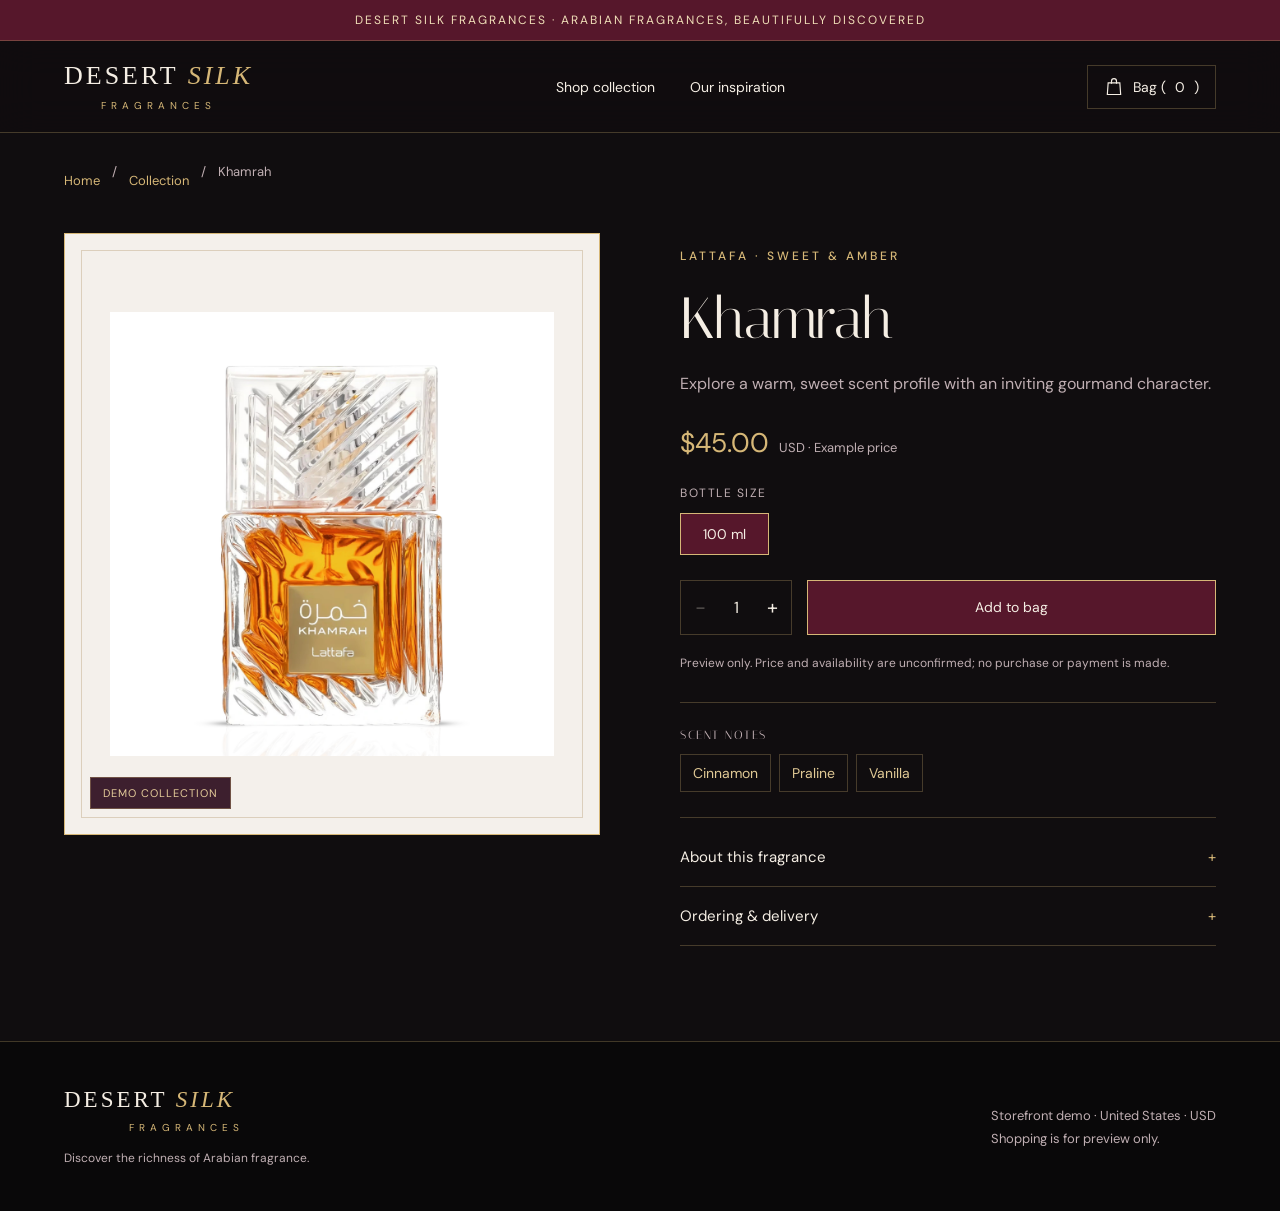
==== product.html @ f182fc50 "Add files via upload Add product pages and spray animation" ====
<!doctype html>
<html lang="en"><head><meta charset="utf-8"><meta name="viewport" content="width=device-width,initial-scale=1"><title>Perfume Details | Desert Silk Fragrances</title><meta name="description" content="Explore the Desert Silk Fragrances Arabian perfume boutique demo."><link rel="icon" type="image/svg+xml" href="data:image/svg+xml,%3Csvg xmlns='http://www.w3.org/2000/svg' viewBox='0 0 32 32'%3E%3Crect width='32' height='32' rx='5' fill='%2356172b'/%3E%3Ctext x='16' y='23' text-anchor='middle' font-family='Georgia' font-size='24' fill='%23d6b777'%3ED%3C/text%3E%3C/svg%3E"><style>
@import url('https://fonts.googleapis.com/css2?family=DM+Sans:wght@400;500;600&family=Italiana&display=swap');
:root{--paper:#100d0f;--ink:#f5eee4;--gold:#d6b777;--line:#d6b77745;--burgundy:#56172b;--muted:#c0afb3}*{box-sizing:border-box}html{scroll-behavior:smooth;scroll-padding-top:100px}body{margin:0;background:var(--paper);color:var(--ink);font-family:'DM Sans',sans-serif;font-size:16px}a{color:inherit;text-decoration:none}button{font:inherit;cursor:pointer;color:inherit}a,button{touch-action:manipulation}a:focus-visible,button:focus-visible{outline:2px solid var(--gold);outline-offset:5px}.announcement{background:var(--burgundy);color:#f0dfb8;text-align:center;padding:12px 20px;font-size:12px;letter-spacing:2px;border-bottom:1px solid var(--line)}header{position:sticky;top:0;z-index:4;padding:20px 5%;display:flex;align-items:center;justify-content:space-between;gap:20px;background:#100d0ff0;backdrop-filter:blur(18px);border-bottom:1px solid var(--line)}.logo{font-family:Georgia,serif;font-size:26px;letter-spacing:3px;white-space:nowrap;display:block}.logo span{color:var(--gold);font-style:italic}.logo small{display:block;font-family:'DM Sans',sans-serif;font-size:10px;letter-spacing:5px;text-align:center;margin-top:8px;color:var(--gold)}nav{display:flex;gap:35px;font-size:14px}nav a{position:relative;padding:9px 0}nav a:after{content:'';position:absolute;bottom:0;left:0;width:100%;height:1px;background:var(--gold);transform:scaleX(0);transform-origin:left;transition:transform .3s}nav a:hover:after{transform:scaleX(1)}.bag-button{border:1px solid var(--line);padding:11px 16px;background:none;display:flex;align-items:center;gap:9px;font-size:14px;transition:background .3s,border-color .3s}.bag-button:hover{background:var(--burgundy);border-color:var(--gold)}.bag-button svg{width:20px}.hero{display:grid;grid-template-columns:1.05fr 1fr;min-height:650px;border-bottom:1px solid var(--line)}.hero-copy{position:relative;padding:80px 10%;display:flex;flex-direction:column;justify-content:center;background:radial-gradient(ellipse at 0% 60%,#65152b70,transparent 75%)}.hero-copy:before{content:'';position:absolute;top:32px;bottom:32px;left:24px;width:1px;background:linear-gradient(transparent,var(--gold),transparent)}.eyebrow{font-size:12px;letter-spacing:3px;text-transform:uppercase;font-weight:500;color:var(--gold);margin:0 0 25px}h1,h2,h3,p{margin-top:0}h1,h2{font-family:'Italiana',Georgia,serif;font-weight:400}h1{font-size:clamp(58px,6.1vw,94px);line-height:1.05;margin-bottom:30px;letter-spacing:-1px}h1 em{color:var(--gold);font-weight:400}.intro{max-width:340px;color:var(--muted);line-height:1.9;margin-bottom:34px}.button{position:relative;display:inline-flex;align-items:center;justify-content:center;align-self:flex-start;background:var(--burgundy);border:1px solid var(--gold);padding:17px 30px;font-size:14px;overflow:hidden;transition:background .3s,transform .3s,box-shadow .3s}.button:hover{background:#75243d;transform:translateY(-3px);box-shadow:0 8px 35px #56172b80}.button:after{content:'';position:absolute;inset:-80% -100%;background:linear-gradient(110deg,transparent 45%,#ead3a028 50%,transparent 55%);transform:translateX(-40%);transition:transform .7s}.button:hover:after{transform:translateX(40%)}.hero-photo{position:relative;overflow:hidden;background:#25151b;min-width:0}.hero-photo img{width:100%;height:100%;object-fit:cover;position:absolute;filter:brightness(.75) saturate(.75);transform:scale(1.05);transition:transform .8s ease}.hero-photo:hover img{transform:scale(1.1)}.hero-photo:after{content:'';position:absolute;inset:22px;border:1px solid #e7cb9060;pointer-events:none;background:linear-gradient(0deg,#2009117a,transparent 60%)}.photo-caption{position:absolute;z-index:1;bottom:46px;left:42px;right:30px;color:#f5e5c5;font-size:11px;letter-spacing:2px}.ribbon{display:flex;justify-content:center;gap:8%;padding:26px 5%;border-bottom:1px solid var(--line);font-size:13px;letter-spacing:1px;background:#1a1015}.ribbon span:before{content:'✦';margin-right:14px;color:var(--gold)}.collection{padding:85px 5% 80px}.section-top{display:flex;justify-content:space-between;align-items:end;gap:20px}h2{font-size:52px;margin-bottom:10px}.section-top p{font-size:14px;color:var(--muted)}.filters{display:flex;gap:10px;margin:29px 0 35px;flex-wrap:wrap}.filter{background:none;border:1px solid var(--line);padding:11px 22px;font-size:14px;transition:background .3s,border-color .3s,transform .3s}.filter:hover{border-color:var(--gold);transform:translateY(-2px)}.filter.active{background:var(--burgundy);border-color:var(--gold);color:#f6e8cd}.products{display:grid;grid-template-columns:repeat(4,1fr);gap:25px}.product{min-width:0;animation:arrive .55s ease both;animation-delay:calc(var(--i,0)*65ms)}.product-image{height:320px;position:relative;overflow:hidden;background:#21181c;border:1px solid var(--line);transition:border-color .4s,box-shadow .4s,transform .4s}.product-image:after{content:'';position:absolute;inset:10px;border:1px solid #d6b77725;pointer-events:none}.product-image img{width:100%;height:100%;object-fit:cover;filter:brightness(.88);transition:transform .65s,filter .65s}.product:hover .product-image{transform:translateY(-6px);border-color:#d6b777a0;box-shadow:0 14px 35px #0005}.product:hover img{transform:scale(1.08);filter:brightness(1)}.badge{position:absolute;top:21px;left:21px;background:#301020ed;color:#e5cc9a;padding:7px 10px;font-size:10px;letter-spacing:1px;border:1px solid var(--line)}.product-meta{margin:23px 0 10px;font-size:11px;letter-spacing:1.6px;color:var(--gold)}.product h3{font-family:Georgia,serif;font-size:23px;font-weight:400;margin-bottom:10px}.notes{font-size:14px;color:var(--muted);margin-bottom:19px}.purchase{display:flex;justify-content:space-between;align-items:center;gap:10px;font-size:15px}.purchase small{font-size:12px;color:var(--muted)}.purchase button{background:none;border:0;border-bottom:1px solid var(--gold);padding:6px 0;font-size:13px;color:var(--gold);transition:color .3s,transform .3s}.purchase button:hover{color:#fff;transform:translateY(-2px)}.sample-note{font-size:12px;color:#ad999f;margin-top:35px;line-height:1.7}.story{display:grid;grid-template-columns:1fr 1fr;background:linear-gradient(120deg,#5e192e,#2a0f19);margin:0 5% 80px;border:1px solid var(--gold);position:relative}.story:after{content:'';position:absolute;inset:10px;border:1px solid var(--line);pointer-events:none}.story-left{padding:65px 12%;border-right:1px solid var(--line)}.story-left h2{font-size:48px}.story-right{padding:65px 12%;display:flex;flex-direction:column;justify-content:center}.story p{line-height:1.9;color:#dcc7ce;margin-bottom:0}footer{background:#090809;border-top:1px solid var(--line);padding:45px 5%;display:flex;justify-content:space-between;gap:25px;align-items:center}footer p{font-size:12px;margin:16px 0 0;color:var(--muted)}footer .logo{font-size:23px}.footer-note{font-size:13px;max-width:280px;line-height:1.8;color:var(--muted)}dialog{position:fixed;border:0;border-left:1px solid var(--gold);margin:0 0 0 auto;padding:32px;max-width:440px;width:100%;height:100dvh;max-height:100dvh;background:#160e13;color:var(--ink)}dialog[open]{animation:slide-in .4s ease}dialog::backdrop{background:#070306ba;backdrop-filter:blur(5px)}.bag-head{display:flex;justify-content:space-between;align-items:center;gap:12px}.bag-head h2{font-size:35px}.close{background:none;border:0;font-size:25px;padding:10px;color:var(--gold)}.bag-item{padding:20px 0;border-bottom:1px solid var(--line);animation:arrive .3s ease}.bag-row{display:flex;justify-content:space-between;gap:10px}.remove{background:none;border:0;color:var(--gold);font-size:13px;padding:10px 0}.bag-total{display:flex;justify-content:space-between;margin:25px 0;font-weight:500}.demo-checkout{font-size:14px;line-height:1.8;color:#dcc7ce;background:var(--burgundy);padding:20px;border:1px solid var(--line)}.toast{position:fixed;bottom:25px;left:50%;transform:translateX(-50%);background:var(--burgundy);border:1px solid var(--gold);color:var(--ink);padding:15px 24px;z-index:5;box-shadow:0 4px 25px #0008;font-size:14px;animation:toast-in .3s ease}.hidden{display:none!important}.reveal{transition:opacity .8s ease,transform .8s ease}.reveal.pending{opacity:0;transform:translateY(28px)}.hero-copy>*{animation:arrive .9s ease both}.hero-copy h1{animation-delay:.12s}.hero-copy .intro{animation-delay:.24s}.hero-copy .button{animation-delay:.36s}@keyframes arrive{from{opacity:0;transform:translateY(18px)}to{opacity:1;transform:translateY(0)}}@keyframes slide-in{from{transform:translateX(100%)}to{transform:translateX(0)}}@keyframes toast-in{from{opacity:0;transform:translate(-50%,15px)}to{opacity:1;transform:translate(-50%,0)}}
@media(min-width:1500px){main{max-width:1600px;margin:auto}}@media(max-width:1000px){nav{gap:18px}.hero-copy{padding:60px 10%}.hero{min-height:570px}.products{grid-template-columns:repeat(2,1fr)}.product-image{height:360px}.ribbon{gap:4%;font-size:12px}.story-left,.story-right{padding:45px 10%}}@media(max-width:800px){nav{display:none}}@media(max-width:800px){header{padding:16px 6%}.logo{font-size:21px;letter-spacing:2px}.logo small{font-size:9px;letter-spacing:3px}nav{display:none}.bag-button{padding:9px 10px}.announcement{font-size:10px;line-height:1.6;letter-spacing:1px}.hero{grid-template-columns:1fr}.hero-copy{padding:55px 9% 50px}.hero-copy:before{left:15px;top:25px;bottom:25px}h1{font-size:65px;letter-spacing:-1px}.intro{font-size:15px}.hero-photo{height:400px}.ribbon{padding:20px 5%;gap:17px;flex-wrap:wrap}.ribbon span:before{margin-right:7px}.collection{padding:55px 6%}.section-top{display:block}h2{font-size:43px}.products{gap:29px 14px}.product-image{height:220px}.product h3{font-size:20px}.notes{font-size:13px;line-height:1.7}.purchase{align-items:start;flex-direction:column}.story{grid-template-columns:1fr;margin:0 6% 50px}.story-left{border-right:0;border-bottom:1px solid var(--line);padding:38px 30px}.story-right{padding:32px 30px}.story-left h2{font-size:40px}footer{flex-direction:column;align-items:start;padding:35px 6%}.photo-caption{left:35px;bottom:36px;font-size:10px}.badge{font-size:9px;top:15px;left:15px;padding:6px}.filter{padding:10px 15px}.toast{width:85%;text-align:center}.eyebrow{font-size:11px;letter-spacing:2px}.product-meta{font-size:10px;line-height:1.7}}@media(prefers-reduced-motion:reduce){html{scroll-behavior:auto}*,*:before,*:after{animation:none!important;transition:none!important}.reveal.pending{opacity:1;transform:none}}
.real-product{background:#f4f0eb}.real-product img{object-fit:contain;padding:25px;filter:none}.real-product .badge{top:auto;bottom:15px}.real-product:after{border-color:#b58b4840}.product:hover .real-product img{filter:none}@media(max-width:800px){.real-product img{padding:16px}.real-product .badge{bottom:10px;font-size:8px}}
.product-image{display:block}.product h3 a:hover{color:var(--gold)}

.detail{padding:30px 5% 80px}.breadcrumbs{font-size:13px;color:var(--muted);margin:0 0 35px;display:flex;gap:12px;flex-wrap:wrap}.breadcrumbs a{color:var(--gold)}.detail-layout{display:grid;grid-template-columns:1fr 1fr;gap:7%;align-items:start}.detail-image{position:relative;background:#f4f0eb;border:1px solid var(--gold);overflow:hidden}.detail-image:after{content:'';position:absolute;inset:16px;border:1px solid #9b753944;pointer-events:none}.detail-image img{display:block;width:100%;height:600px;object-fit:contain;padding:45px;transition:transform .6s}.detail-image:hover img{transform:scale(1.07)}.detail-image.concept img{object-fit:cover;padding:0}.detail-caption{position:absolute;bottom:25px;left:25px;background:#301020ed;border:1px solid #d6b77755;padding:8px 12px;font-size:11px;color:#e5cc9a;letter-spacing:1px}.detail-copy{padding:15px 0}.detail-copy h1{font-size:clamp(44px,4.5vw,68px);margin-bottom:20px;overflow-wrap:anywhere}.detail-summary{line-height:1.9;color:var(--muted);margin-bottom:25px}.detail-price{font-size:27px;color:var(--gold);margin-bottom:25px}.detail-price small{font-size:13px;color:var(--muted);margin-left:10px}.detail-label{font-size:12px;letter-spacing:1.5px;text-transform:uppercase;color:var(--muted);display:block;margin-bottom:12px}.size-chip{display:inline-block;border:1px solid var(--gold);background:var(--burgundy);padding:11px 22px;font-size:14px;margin-bottom:25px}.buy-row{display:flex;gap:15px;margin-bottom:18px}.quantity{display:flex;border:1px solid var(--line);height:55px;flex-shrink:0}.quantity button{background:transparent;border:0;width:38px;font-size:20px}.quantity button:hover{background:var(--burgundy)}.quantity button:disabled{opacity:.3;cursor:default}.quantity output{display:flex;align-items:center;justify-content:center;min-width:34px}.buy-row .button{flex:1;min-height:55px;padding:14px 20px}.detail-demo{font-size:12px;color:var(--muted);line-height:1.8;margin-bottom:28px}.detail-notes{padding:25px 0;border-block:1px solid var(--line);margin-bottom:10px}.note-chips{display:flex;gap:8px;flex-wrap:wrap}.note-chips span{border:1px solid var(--line);padding:9px 12px;font-size:14px;color:#e0c995}.detail-copy details{border-bottom:1px solid var(--line);padding:19px 0}.detail-copy summary{cursor:pointer;list-style:none;font-size:15px;display:flex;justify-content:space-between;gap:15px}.detail-copy summary:after{content:'+';color:var(--gold)}.detail-copy details[open] summary:after{content:'−'}.detail-copy details p{color:var(--muted);font-size:14px;line-height:1.9;margin:17px 0 0}.missing{padding:80px 5%;min-height:60vh}.missing h1{font-size:50px}.detail-copy{animation:arrive .7s ease}@media(max-width:800px){.detail{padding:25px 6% 50px}.breadcrumbs{margin-bottom:24px}.detail-layout{grid-template-columns:1fr;gap:30px}.detail-image img{height:360px;padding:30px}.detail-copy{padding:0}.detail-copy h1{font-size:49px}.detail-price{font-size:25px}.buy-row{gap:12px}.detail-caption{bottom:20px;left:20px}.detail-summary{font-size:15px}}@media(prefers-reduced-motion:reduce){.detail-image:hover img{transform:none}}
</style></head><body><div class="announcement">DESERT SILK FRAGRANCES · ARABIAN FRAGRANCES, BEAUTIFULLY DISCOVERED</div>
<header><a href="index.html" class="logo" aria-label="Desert Silk Fragrances home">DESERT <span>SILK</span><small>FRAGRANCES</small></a><nav aria-label="Main navigation"><a href="index.html#collection">Shop collection</a><a href="index.html#story">Our inspiration</a></nav><button class="bag-button" id="open-bag"><svg viewBox="0 0 24 24" fill="none" stroke="currentColor" stroke-width="1.4" aria-hidden="true"><path d="M5 7h14l1 14H4L5 7Z"/><path d="M9 8V5a3 3 0 0 1 6 0v3"/></svg>Bag (<span id="bag-count">0</span>)</button></header>
<main id="product-page" class="detail"><nav class="breadcrumbs" aria-label="Breadcrumb"><a href="index.html">Home</a><span>/</span><a href="index.html#collection">Collection</a><span>/</span><span id="crumb-product"></span></nav><div class="detail-layout"><div class="detail-image" id="detail-image"><img id="bottle-photo" alt=""><span class="detail-caption">DEMO COLLECTION</span></div><section class="detail-copy" aria-labelledby="product-name"><p class="eyebrow" id="brand"></p><h1 id="product-name"></h1><p class="detail-summary" id="description"></p><p class="detail-price"><span id="product-price"></span><small>USD · Example price</small></p><span class="detail-label">Bottle size</span><span class="size-chip" id="bottle-size"></span><div class="buy-row"><div class="quantity" aria-label="Quantity selector"><button id="minus" aria-label="Decrease quantity">−</button><output id="quantity" aria-label="Quantity" aria-live="polite">1</output><button id="plus" aria-label="Increase quantity">+</button></div><button class="button" id="detail-add">Add to bag</button></div><p class="detail-demo">Preview only. Price and availability are unconfirmed; no purchase or payment is made.</p><section class="detail-notes" aria-labelledby="notes-title"><h2 class="detail-label" id="notes-title">Scent notes</h2><div class="note-chips" id="scent-notes"></div></section><details><summary>About this fragrance</summary><p id="about-fragrance"></p></details><details><summary>Ordering & delivery</summary><p>This store is a demo. Checkout, shipping rates, delivery times, and returns will be available when the store launches.</p></details></section></div></main>
<footer><div><a href="index.html" class="logo">DESERT <span>SILK</span><small>FRAGRANCES</small></a><p>Discover the richness of Arabian fragrance.</p></div><div class="footer-note">Storefront demo · United States · USD<br>Shopping is for preview only.</div></footer><dialog id="bag" aria-labelledby="bag-title"><div class="bag-head"><h2 id="bag-title">Your discovery bag</h2><button class="close" id="close-bag" aria-label="Close shopping bag">×</button></div><div id="bag-items"></div><div class="bag-total"><span>Subtotal</span><span id="total">$0.00</span></div><p class="demo-checkout">This is a demo shopping bag. Checkout will be connected when your products, payment account, and shipping details are ready.</p></dialog><div id="toast" class="toast hidden" role="status"></div><script src="catalog.js"></script><script src="store.js"></script><script src="product-page.js"></script></body></html>
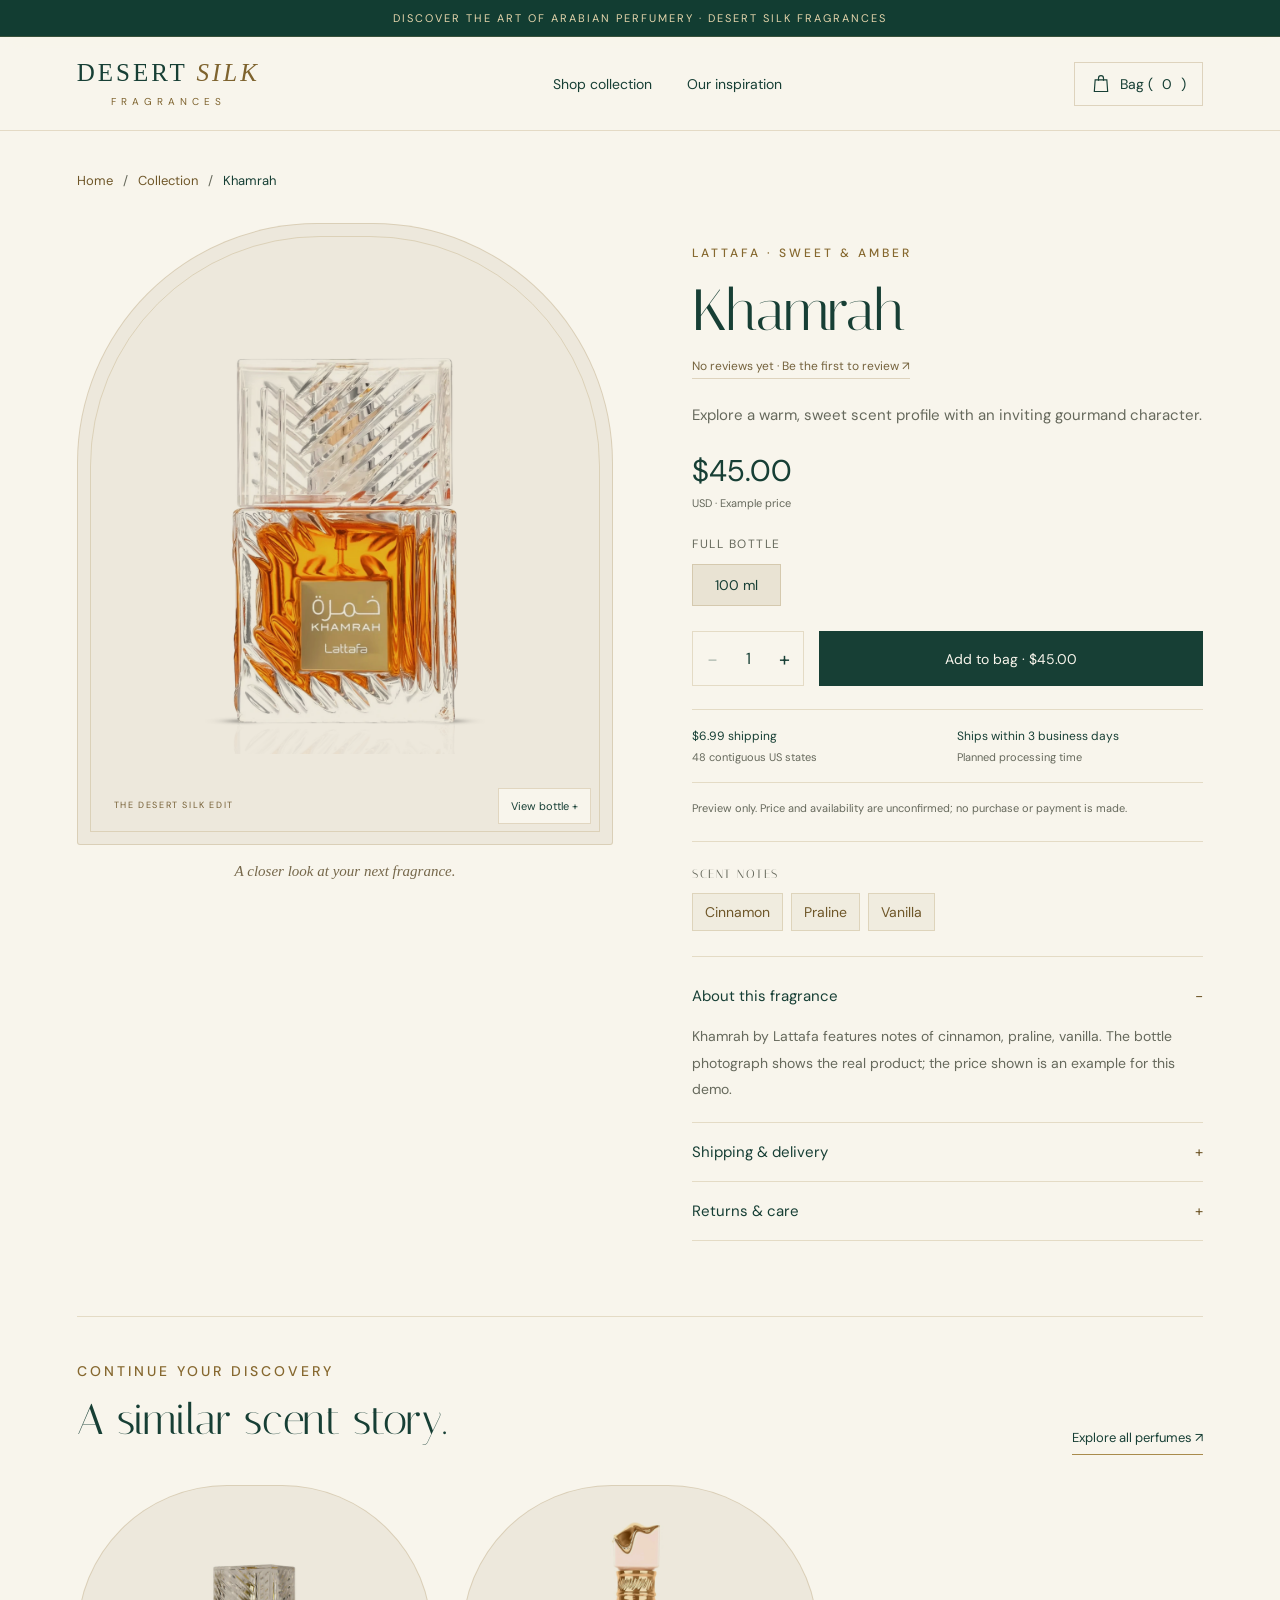
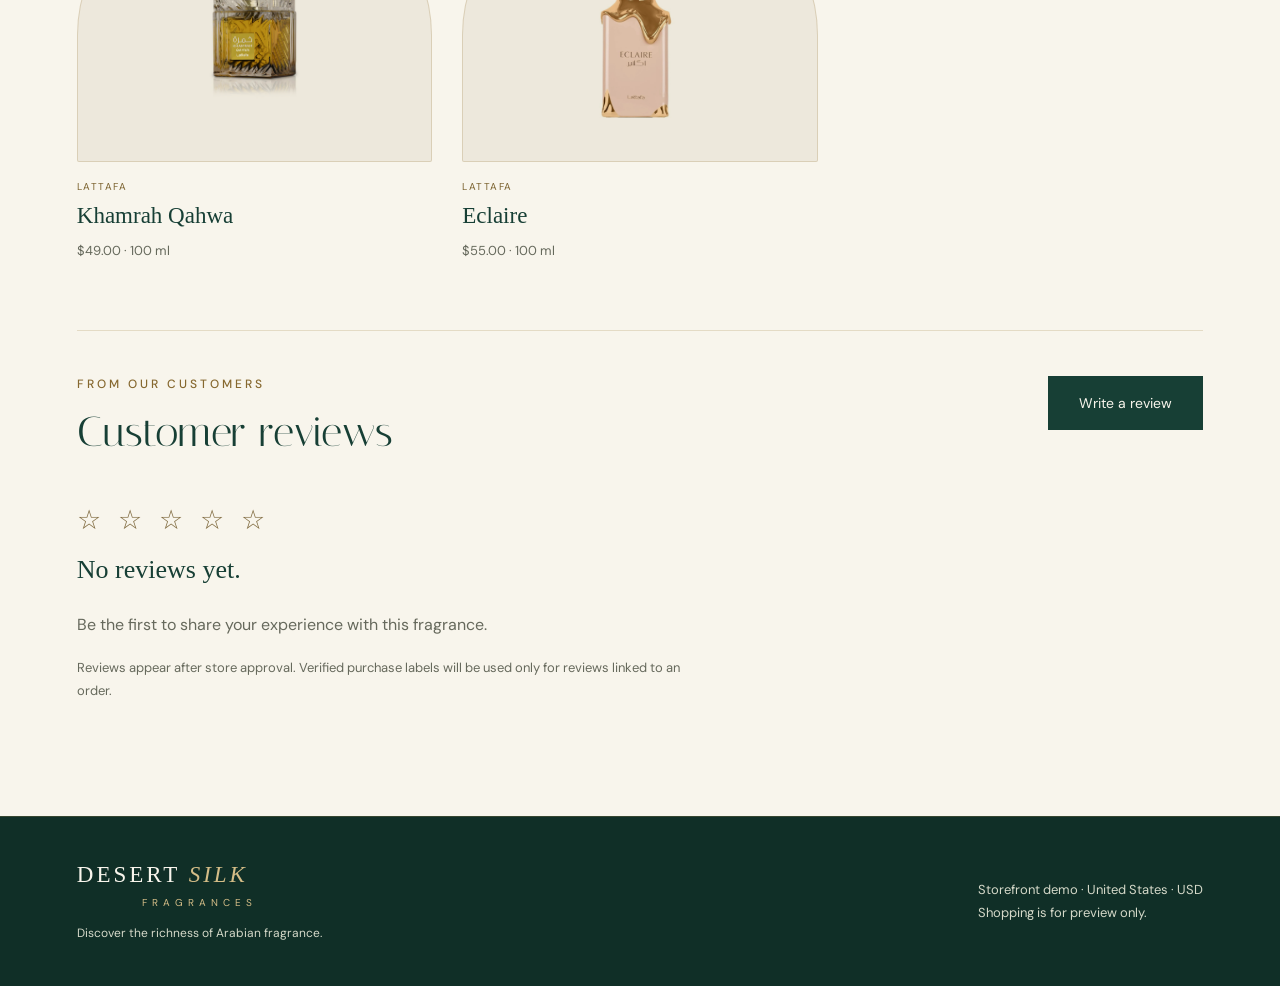
==== commit a8b32c95: "Add files via upload" ====
--- a/product.html
+++ b/product.html
@@ -1,13 +1,8 @@
 <!doctype html>
-<html lang="en"><head><meta charset="utf-8"><meta name="viewport" content="width=device-width,initial-scale=1"><title>Perfume Details | Desert Silk Fragrances</title><meta name="description" content="Explore the Desert Silk Fragrances Arabian perfume boutique demo."><link rel="icon" type="image/svg+xml" href="data:image/svg+xml,%3Csvg xmlns='http://www.w3.org/2000/svg' viewBox='0 0 32 32'%3E%3Crect width='32' height='32' rx='5' fill='%2356172b'/%3E%3Ctext x='16' y='23' text-anchor='middle' font-family='Georgia' font-size='24' fill='%23d6b777'%3ED%3C/text%3E%3C/svg%3E"><style>
-@import url('https://fonts.googleapis.com/css2?family=DM+Sans:wght@400;500;600&family=Italiana&display=swap');
-:root{--paper:#100d0f;--ink:#f5eee4;--gold:#d6b777;--line:#d6b77745;--burgundy:#56172b;--muted:#c0afb3}*{box-sizing:border-box}html{scroll-behavior:smooth;scroll-padding-top:100px}body{margin:0;background:var(--paper);color:var(--ink);font-family:'DM Sans',sans-serif;font-size:16px}a{color:inherit;text-decoration:none}button{font:inherit;cursor:pointer;color:inherit}a,button{touch-action:manipulation}a:focus-visible,button:focus-visible{outline:2px solid var(--gold);outline-offset:5px}.announcement{background:var(--burgundy);color:#f0dfb8;text-align:center;padding:12px 20px;font-size:12px;letter-spacing:2px;border-bottom:1px solid var(--line)}header{position:sticky;top:0;z-index:4;padding:20px 5%;display:flex;align-items:center;justify-content:space-between;gap:20px;background:#100d0ff0;backdrop-filter:blur(18px);border-bottom:1px solid var(--line)}.logo{font-family:Georgia,serif;font-size:26px;letter-spacing:3px;white-space:nowrap;display:block}.logo span{color:var(--gold);font-style:italic}.logo small{display:block;font-family:'DM Sans',sans-serif;font-size:10px;letter-spacing:5px;text-align:center;margin-top:8px;color:var(--gold)}nav{display:flex;gap:35px;font-size:14px}nav a{position:relative;padding:9px 0}nav a:after{content:'';position:absolute;bottom:0;left:0;width:100%;height:1px;background:var(--gold);transform:scaleX(0);transform-origin:left;transition:transform .3s}nav a:hover:after{transform:scaleX(1)}.bag-button{border:1px solid var(--line);padding:11px 16px;background:none;display:flex;align-items:center;gap:9px;font-size:14px;transition:background .3s,border-color .3s}.bag-button:hover{background:var(--burgundy);border-color:var(--gold)}.bag-button svg{width:20px}.hero{display:grid;grid-template-columns:1.05fr 1fr;min-height:650px;border-bottom:1px solid var(--line)}.hero-copy{position:relative;padding:80px 10%;display:flex;flex-direction:column;justify-content:center;background:radial-gradient(ellipse at 0% 60%,#65152b70,transparent 75%)}.hero-copy:before{content:'';position:absolute;top:32px;bottom:32px;left:24px;width:1px;background:linear-gradient(transparent,var(--gold),transparent)}.eyebrow{font-size:12px;letter-spacing:3px;text-transform:uppercase;font-weight:500;color:var(--gold);margin:0 0 25px}h1,h2,h3,p{margin-top:0}h1,h2{font-family:'Italiana',Georgia,serif;font-weight:400}h1{font-size:clamp(58px,6.1vw,94px);line-height:1.05;margin-bottom:30px;letter-spacing:-1px}h1 em{color:var(--gold);font-weight:400}.intro{max-width:340px;color:var(--muted);line-height:1.9;margin-bottom:34px}.button{position:relative;display:inline-flex;align-items:center;justify-content:center;align-self:flex-start;background:var(--burgundy);border:1px solid var(--gold);padding:17px 30px;font-size:14px;overflow:hidden;transition:background .3s,transform .3s,box-shadow .3s}.button:hover{background:#75243d;transform:translateY(-3px);box-shadow:0 8px 35px #56172b80}.button:after{content:'';position:absolute;inset:-80% -100%;background:linear-gradient(110deg,transparent 45%,#ead3a028 50%,transparent 55%);transform:translateX(-40%);transition:transform .7s}.button:hover:after{transform:translateX(40%)}.hero-photo{position:relative;overflow:hidden;background:#25151b;min-width:0}.hero-photo img{width:100%;height:100%;object-fit:cover;position:absolute;filter:brightness(.75) saturate(.75);transform:scale(1.05);transition:transform .8s ease}.hero-photo:hover img{transform:scale(1.1)}.hero-photo:after{content:'';position:absolute;inset:22px;border:1px solid #e7cb9060;pointer-events:none;background:linear-gradient(0deg,#2009117a,transparent 60%)}.photo-caption{position:absolute;z-index:1;bottom:46px;left:42px;right:30px;color:#f5e5c5;font-size:11px;letter-spacing:2px}.ribbon{display:flex;justify-content:center;gap:8%;padding:26px 5%;border-bottom:1px solid var(--line);font-size:13px;letter-spacing:1px;background:#1a1015}.ribbon span:before{content:'✦';margin-right:14px;color:var(--gold)}.collection{padding:85px 5% 80px}.section-top{display:flex;justify-content:space-between;align-items:end;gap:20px}h2{font-size:52px;margin-bottom:10px}.section-top p{font-size:14px;color:var(--muted)}.filters{display:flex;gap:10px;margin:29px 0 35px;flex-wrap:wrap}.filter{background:none;border:1px solid var(--line);padding:11px 22px;font-size:14px;transition:background .3s,border-color .3s,transform .3s}.filter:hover{border-color:var(--gold);transform:translateY(-2px)}.filter.active{background:var(--burgundy);border-color:var(--gold);color:#f6e8cd}.products{display:grid;grid-template-columns:repeat(4,1fr);gap:25px}.product{min-width:0;animation:arrive .55s ease both;animation-delay:calc(var(--i,0)*65ms)}.product-image{height:320px;position:relative;overflow:hidden;background:#21181c;border:1px solid var(--line);transition:border-color .4s,box-shadow .4s,transform .4s}.product-image:after{content:'';position:absolute;inset:10px;border:1px solid #d6b77725;pointer-events:none}.product-image img{width:100%;height:100%;object-fit:cover;filter:brightness(.88);transition:transform .65s,filter .65s}.product:hover .product-image{transform:translateY(-6px);border-color:#d6b777a0;box-shadow:0 14px 35px #0005}.product:hover img{transform:scale(1.08);filter:brightness(1)}.badge{position:absolute;top:21px;left:21px;background:#301020ed;color:#e5cc9a;padding:7px 10px;font-size:10px;letter-spacing:1px;border:1px solid var(--line)}.product-meta{margin:23px 0 10px;font-size:11px;letter-spacing:1.6px;color:var(--gold)}.product h3{font-family:Georgia,serif;font-size:23px;font-weight:400;margin-bottom:10px}.notes{font-size:14px;color:var(--muted);margin-bottom:19px}.purchase{display:flex;justify-content:space-between;align-items:center;gap:10px;font-size:15px}.purchase small{font-size:12px;color:var(--muted)}.purchase button{background:none;border:0;border-bottom:1px solid var(--gold);padding:6px 0;font-size:13px;color:var(--gold);transition:color .3s,transform .3s}.purchase button:hover{color:#fff;transform:translateY(-2px)}.sample-note{font-size:12px;color:#ad999f;margin-top:35px;line-height:1.7}.story{display:grid;grid-template-columns:1fr 1fr;background:linear-gradient(120deg,#5e192e,#2a0f19);margin:0 5% 80px;border:1px solid var(--gold);position:relative}.story:after{content:'';position:absolute;inset:10px;border:1px solid var(--line);pointer-events:none}.story-left{padding:65px 12%;border-right:1px solid var(--line)}.story-left h2{font-size:48px}.story-right{padding:65px 12%;display:flex;flex-direction:column;justify-content:center}.story p{line-height:1.9;color:#dcc7ce;margin-bottom:0}footer{background:#090809;border-top:1px solid var(--line);padding:45px 5%;display:flex;justify-content:space-between;gap:25px;align-items:center}footer p{font-size:12px;margin:16px 0 0;color:var(--muted)}footer .logo{font-size:23px}.footer-note{font-size:13px;max-width:280px;line-height:1.8;color:var(--muted)}dialog{position:fixed;border:0;border-left:1px solid var(--gold);margin:0 0 0 auto;padding:32px;max-width:440px;width:100%;height:100dvh;max-height:100dvh;background:#160e13;color:var(--ink)}dialog[open]{animation:slide-in .4s ease}dialog::backdrop{background:#070306ba;backdrop-filter:blur(5px)}.bag-head{display:flex;justify-content:space-between;align-items:center;gap:12px}.bag-head h2{font-size:35px}.close{background:none;border:0;font-size:25px;padding:10px;color:var(--gold)}.bag-item{padding:20px 0;border-bottom:1px solid var(--line);animation:arrive .3s ease}.bag-row{display:flex;justify-content:space-between;gap:10px}.remove{background:none;border:0;color:var(--gold);font-size:13px;padding:10px 0}.bag-total{display:flex;justify-content:space-between;margin:25px 0;font-weight:500}.demo-checkout{font-size:14px;line-height:1.8;color:#dcc7ce;background:var(--burgundy);padding:20px;border:1px solid var(--line)}.toast{position:fixed;bottom:25px;left:50%;transform:translateX(-50%);background:var(--burgundy);border:1px solid var(--gold);color:var(--ink);padding:15px 24px;z-index:5;box-shadow:0 4px 25px #0008;font-size:14px;animation:toast-in .3s ease}.hidden{display:none!important}.reveal{transition:opacity .8s ease,transform .8s ease}.reveal.pending{opacity:0;transform:translateY(28px)}.hero-copy>*{animation:arrive .9s ease both}.hero-copy h1{animation-delay:.12s}.hero-copy .intro{animation-delay:.24s}.hero-copy .button{animation-delay:.36s}@keyframes arrive{from{opacity:0;transform:translateY(18px)}to{opacity:1;transform:translateY(0)}}@keyframes slide-in{from{transform:translateX(100%)}to{transform:translateX(0)}}@keyframes toast-in{from{opacity:0;transform:translate(-50%,15px)}to{opacity:1;transform:translate(-50%,0)}}
-@media(min-width:1500px){main{max-width:1600px;margin:auto}}@media(max-width:1000px){nav{gap:18px}.hero-copy{padding:60px 10%}.hero{min-height:570px}.products{grid-template-columns:repeat(2,1fr)}.product-image{height:360px}.ribbon{gap:4%;font-size:12px}.story-left,.story-right{padding:45px 10%}}@media(max-width:800px){nav{display:none}}@media(max-width:800px){header{padding:16px 6%}.logo{font-size:21px;letter-spacing:2px}.logo small{font-size:9px;letter-spacing:3px}nav{display:none}.bag-button{padding:9px 10px}.announcement{font-size:10px;line-height:1.6;letter-spacing:1px}.hero{grid-template-columns:1fr}.hero-copy{padding:55px 9% 50px}.hero-copy:before{left:15px;top:25px;bottom:25px}h1{font-size:65px;letter-spacing:-1px}.intro{font-size:15px}.hero-photo{height:400px}.ribbon{padding:20px 5%;gap:17px;flex-wrap:wrap}.ribbon span:before{margin-right:7px}.collection{padding:55px 6%}.section-top{display:block}h2{font-size:43px}.products{gap:29px 14px}.product-image{height:220px}.product h3{font-size:20px}.notes{font-size:13px;line-height:1.7}.purchase{align-items:start;flex-direction:column}.story{grid-template-columns:1fr;margin:0 6% 50px}.story-left{border-right:0;border-bottom:1px solid var(--line);padding:38px 30px}.story-right{padding:32px 30px}.story-left h2{font-size:40px}footer{flex-direction:column;align-items:start;padding:35px 6%}.photo-caption{left:35px;bottom:36px;font-size:10px}.badge{font-size:9px;top:15px;left:15px;padding:6px}.filter{padding:10px 15px}.toast{width:85%;text-align:center}.eyebrow{font-size:11px;letter-spacing:2px}.product-meta{font-size:10px;line-height:1.7}}@media(prefers-reduced-motion:reduce){html{scroll-behavior:auto}*,*:before,*:after{animation:none!important;transition:none!important}.reveal.pending{opacity:1;transform:none}}
-.real-product{background:#f4f0eb}.real-product img{object-fit:contain;padding:25px;filter:none}.real-product .badge{top:auto;bottom:15px}.real-product:after{border-color:#b58b4840}.product:hover .real-product img{filter:none}@media(max-width:800px){.real-product img{padding:16px}.real-product .badge{bottom:10px;font-size:8px}}
-.product-image{display:block}.product h3 a:hover{color:var(--gold)}
-
-.detail{padding:30px 5% 80px}.breadcrumbs{font-size:13px;color:var(--muted);margin:0 0 35px;display:flex;gap:12px;flex-wrap:wrap}.breadcrumbs a{color:var(--gold)}.detail-layout{display:grid;grid-template-columns:1fr 1fr;gap:7%;align-items:start}.detail-image{position:relative;background:#f4f0eb;border:1px solid var(--gold);overflow:hidden}.detail-image:after{content:'';position:absolute;inset:16px;border:1px solid #9b753944;pointer-events:none}.detail-image img{display:block;width:100%;height:600px;object-fit:contain;padding:45px;transition:transform .6s}.detail-image:hover img{transform:scale(1.07)}.detail-image.concept img{object-fit:cover;padding:0}.detail-caption{position:absolute;bottom:25px;left:25px;background:#301020ed;border:1px solid #d6b77755;padding:8px 12px;font-size:11px;color:#e5cc9a;letter-spacing:1px}.detail-copy{padding:15px 0}.detail-copy h1{font-size:clamp(44px,4.5vw,68px);margin-bottom:20px;overflow-wrap:anywhere}.detail-summary{line-height:1.9;color:var(--muted);margin-bottom:25px}.detail-price{font-size:27px;color:var(--gold);margin-bottom:25px}.detail-price small{font-size:13px;color:var(--muted);margin-left:10px}.detail-label{font-size:12px;letter-spacing:1.5px;text-transform:uppercase;color:var(--muted);display:block;margin-bottom:12px}.size-chip{display:inline-block;border:1px solid var(--gold);background:var(--burgundy);padding:11px 22px;font-size:14px;margin-bottom:25px}.buy-row{display:flex;gap:15px;margin-bottom:18px}.quantity{display:flex;border:1px solid var(--line);height:55px;flex-shrink:0}.quantity button{background:transparent;border:0;width:38px;font-size:20px}.quantity button:hover{background:var(--burgundy)}.quantity button:disabled{opacity:.3;cursor:default}.quantity output{display:flex;align-items:center;justify-content:center;min-width:34px}.buy-row .button{flex:1;min-height:55px;padding:14px 20px}.detail-demo{font-size:12px;color:var(--muted);line-height:1.8;margin-bottom:28px}.detail-notes{padding:25px 0;border-block:1px solid var(--line);margin-bottom:10px}.note-chips{display:flex;gap:8px;flex-wrap:wrap}.note-chips span{border:1px solid var(--line);padding:9px 12px;font-size:14px;color:#e0c995}.detail-copy details{border-bottom:1px solid var(--line);padding:19px 0}.detail-copy summary{cursor:pointer;list-style:none;font-size:15px;display:flex;justify-content:space-between;gap:15px}.detail-copy summary:after{content:'+';color:var(--gold)}.detail-copy details[open] summary:after{content:'−'}.detail-copy details p{color:var(--muted);font-size:14px;line-height:1.9;margin:17px 0 0}.missing{padding:80px 5%;min-height:60vh}.missing h1{font-size:50px}.detail-copy{animation:arrive .7s ease}@media(max-width:800px){.detail{padding:25px 6% 50px}.breadcrumbs{margin-bottom:24px}.detail-layout{grid-template-columns:1fr;gap:30px}.detail-image img{height:360px;padding:30px}.detail-copy{padding:0}.detail-copy h1{font-size:49px}.detail-price{font-size:25px}.buy-row{gap:12px}.detail-caption{bottom:20px;left:20px}.detail-summary{font-size:15px}}@media(prefers-reduced-motion:reduce){.detail-image:hover img{transform:none}}
-</style></head><body><div class="announcement">DESERT SILK FRAGRANCES · ARABIAN FRAGRANCES, BEAUTIFULLY DISCOVERED</div>
+<html lang="en"><head><meta charset="utf-8"><meta name="viewport" content="width=device-width,initial-scale=1"><title>Perfume Details | Desert Silk Fragrances</title><meta name="description" content="Explore the Desert Silk Fragrances Arabian perfume boutique demo."><link rel="icon" type="image/svg+xml" href="data:image/svg+xml,%3Csvg xmlns='http://www.w3.org/2000/svg' viewBox='0 0 32 32'%3E%3Crect width='32' height='32' rx='5' fill='%23173f35'/%3E%3Ctext x='16' y='23' text-anchor='middle' font-family='Georgia' font-size='24' fill='%23d6b777'%3ED%3C/text%3E%3C/svg%3E"><style>@import "https://fonts.googleapis.com/css2?family=DM+Sans:wght@400;500;600&family=Italiana&display=swap";:root{--paper:#100d0f;--ink:#f5eee4;--gold:#d6b777;--line:#d6b77745;--burgundy:#56172b;--muted:#c0afb3}*{box-sizing:border-box}html{scroll-behavior:smooth;scroll-padding-top:100px}body{background:var(--paper);color:var(--ink);margin:0;font-family:DM Sans,sans-serif;font-size:16px}a{color:inherit;text-decoration:none}button{font:inherit;cursor:pointer;color:inherit}a,button{touch-action:manipulation}a:focus-visible,button:focus-visible{outline:2px solid var(--gold);outline-offset:5px}.announcement{background:var(--burgundy);color:#f0dfb8;text-align:center;letter-spacing:2px;border-bottom:1px solid var(--line);padding:12px 20px;font-size:12px}header{z-index:4;-webkit-backdrop-filter:blur(18px);backdrop-filter:blur(18px);border-bottom:1px solid var(--line);background:#100d0ff0;justify-content:space-between;align-items:center;gap:20px;padding:20px 5%;display:flex;position:sticky;top:0}.logo{letter-spacing:3px;white-space:nowrap;font-family:Georgia,serif;font-size:26px;display:block}.logo span{color:var(--gold);font-style:italic}.logo small{letter-spacing:5px;text-align:center;color:var(--gold);margin-top:8px;font-family:DM Sans,sans-serif;font-size:10px;display:block}nav{gap:35px;font-size:14px;display:flex}nav a{padding:9px 0;position:relative}nav a:after{content:"";background:var(--gold);transform-origin:0;width:100%;height:1px;transition:transform .3s;position:absolute;bottom:0;left:0;transform:scaleX(0)}nav a:hover:after{transform:scaleX(1)}.bag-button{border:1px solid var(--line);background:0 0;align-items:center;gap:9px;padding:11px 16px;font-size:14px;transition:background .3s,border-color .3s;display:flex}.bag-button:hover{background:var(--burgundy);border-color:var(--gold)}.bag-button svg{width:20px}.hero{border-bottom:1px solid var(--line);grid-template-columns:1.05fr 1fr;min-height:650px;display:grid}.hero-copy{background:radial-gradient(at 0 60%,#65152b70,#0000 75%);flex-direction:column;justify-content:center;padding:80px 10%;display:flex;position:relative}.hero-copy:before{content:"";background:linear-gradient(transparent,var(--gold),transparent);width:1px;position:absolute;top:32px;bottom:32px;left:24px}.eyebrow{letter-spacing:3px;text-transform:uppercase;color:var(--gold);margin:0 0 25px;font-size:12px;font-weight:500}h1,h2,h3,p{margin-top:0}h1,h2{font-family:Italiana,Georgia,serif;font-weight:400}h1{letter-spacing:-1px;margin-bottom:30px;font-size:clamp(58px,6.1vw,94px);line-height:1.05}h1 em{color:var(--gold);font-weight:400}.intro{max-width:340px;color:var(--muted);margin-bottom:34px;line-height:1.9}.button{background:var(--burgundy);border:1px solid var(--gold);justify-content:center;align-self:flex-start;align-items:center;padding:17px 30px;font-size:14px;transition:background .3s,transform .3s,box-shadow .3s;display:inline-flex;position:relative;overflow:hidden}.button:hover{background:#75243d;transform:translateY(-3px);box-shadow:0 8px 35px #56172b80}.button:after{content:"";background:linear-gradient(110deg,#0000 45%,#ead3a028 50%,#0000 55%);transition:transform .7s;position:absolute;inset:-80% -100%;transform:translate(-40%)}.button:hover:after{transform:translate(40%)}.hero-photo{background:#25151b;min-width:0;position:relative;overflow:hidden}.hero-photo img{object-fit:cover;filter:brightness(.75)saturate(.75);width:100%;height:100%;transition:transform .8s;position:absolute;transform:scale(1.05)}.hero-photo:hover img{transform:scale(1.1)}.hero-photo:after{content:"";pointer-events:none;background:linear-gradient(#0000 40%,#2009117a);border:1px solid #e7cb9060;position:absolute;inset:22px}.photo-caption{z-index:1;color:#f5e5c5;letter-spacing:2px;font-size:11px;position:absolute;bottom:46px;left:42px;right:30px}.ribbon{border-bottom:1px solid var(--line);letter-spacing:1px;background:#1a1015;justify-content:center;gap:8%;padding:26px 5%;font-size:13px;display:flex}.ribbon span:before{content:"✦";color:var(--gold);margin-right:14px}.collection{padding:85px 5% 80px}.section-top{justify-content:space-between;align-items:end;gap:20px;display:flex}h2{margin-bottom:10px;font-size:52px}.section-top p{color:var(--muted);font-size:14px}.filters{flex-wrap:wrap;gap:10px;margin:29px 0 35px;display:flex}.filter{border:1px solid var(--line);background:0 0;padding:11px 22px;font-size:14px;transition:background .3s,border-color .3s,transform .3s}.filter:hover{border-color:var(--gold);transform:translateY(-2px)}.filter.active{background:var(--burgundy);border-color:var(--gold);color:#f6e8cd}.products{grid-template-columns:repeat(4,1fr);gap:25px;display:grid}.product{min-width:0;animation:.55s both arrive;animation-delay:calc(var(--i,0)*65ms)}.product-image{border:1px solid var(--line);background:#21181c;height:320px;transition:border-color .4s,box-shadow .4s,transform .4s;position:relative;overflow:hidden}.product-image:after{content:"";pointer-events:none;border:1px solid #d6b77725;position:absolute;inset:10px}.product-image img{object-fit:cover;filter:brightness(.88);width:100%;height:100%;transition:transform .65s,filter .65s}.product:hover .product-image{border-color:#d6b777a0;transform:translateY(-6px);box-shadow:0 14px 35px #0005}.product:hover img{filter:brightness();transform:scale(1.08)}.badge{color:#e5cc9a;letter-spacing:1px;border:1px solid var(--line);background:#301020ed;padding:7px 10px;font-size:10px;position:absolute;top:21px;left:21px}.product-meta{letter-spacing:1.6px;color:var(--gold);margin:23px 0 10px;font-size:11px}.product h3{margin-bottom:10px;font-family:Georgia,serif;font-size:23px;font-weight:400}.notes{color:var(--muted);margin-bottom:19px;font-size:14px}.purchase{justify-content:space-between;align-items:center;gap:10px;font-size:15px;display:flex}.purchase small{color:var(--muted);font-size:12px}.purchase button{border:0;border-bottom:1px solid var(--gold);color:var(--gold);background:0 0;padding:6px 0;font-size:13px;transition:color .3s,transform .3s}.purchase button:hover{color:#fff;transform:translateY(-2px)}.sample-note{color:#ad999f;margin-top:35px;font-size:12px;line-height:1.7}.story{border:1px solid var(--gold);background:linear-gradient(120deg,#5e192e,#2a0f19);grid-template-columns:1fr 1fr;margin:0 5% 80px;display:grid;position:relative}.story:after{content:"";border:1px solid var(--line);pointer-events:none;position:absolute;inset:10px}.story-left{border-right:1px solid var(--line);padding:65px 12%}.story-left h2{font-size:48px}.story-right{flex-direction:column;justify-content:center;padding:65px 12%;display:flex}.story p{color:#dcc7ce;margin-bottom:0;line-height:1.9}footer{border-top:1px solid var(--line);background:#090809;justify-content:space-between;align-items:center;gap:25px;padding:45px 5%;display:flex}footer p{color:var(--muted);margin:16px 0 0;font-size:12px}footer .logo{font-size:23px}.footer-note{max-width:280px;color:var(--muted);font-size:13px;line-height:1.8}dialog{border:0;border-left:1px solid var(--gold);width:100%;max-width:440px;height:100dvh;max-height:100dvh;color:var(--ink);background:#160e13;margin:0 0 0 auto;padding:32px;position:fixed}dialog[open]{animation:.4s slide-in}dialog::backdrop{-webkit-backdrop-filter:blur(5px);backdrop-filter:blur(5px);background:#070306ba}.bag-head{justify-content:space-between;align-items:center;gap:12px;display:flex}.bag-head h2{font-size:35px}.close{color:var(--gold);background:0 0;border:0;padding:10px;font-size:25px}.bag-item{border-bottom:1px solid var(--line);padding:20px 0;animation:.3s arrive}.bag-row{justify-content:space-between;gap:10px;display:flex}.remove{color:var(--gold);background:0 0;border:0;padding:10px 0;font-size:13px}.bag-total{justify-content:space-between;margin:25px 0;font-weight:500;display:flex}.demo-checkout{color:#dcc7ce;background:var(--burgundy);border:1px solid var(--line);padding:20px;font-size:14px;line-height:1.8}.toast{background:var(--burgundy);border:1px solid var(--gold);color:var(--ink);z-index:5;padding:15px 24px;font-size:14px;animation:.3s toast-in;position:fixed;bottom:25px;left:50%;transform:translate(-50%);box-shadow:0 4px 25px #0008}.hidden{display:none!important}.reveal{transition:opacity .8s,transform .8s}.hero-copy>*{animation:.9s both arrive}.hero-copy h1{animation-delay:.12s}.hero-copy .intro{animation-delay:.24s}.hero-copy .button{animation-delay:.36s}@keyframes arrive{0%{opacity:0;transform:translateY(18px)}to{opacity:1;transform:translateY(0)}}@keyframes slide-in{0%{transform:translate(100%)}to{transform:translate(0)}}@keyframes toast-in{0%{opacity:0;transform:translate(-50%,15px)}to{opacity:1;transform:translate(-50%)}}@media (width>=1500px){main{max-width:1600px;margin:auto}}@media (width<=1000px){nav{gap:18px}.hero-copy{padding:60px 10%}.hero{min-height:570px}.products{grid-template-columns:repeat(2,1fr)}.product-image{height:360px}.ribbon{gap:4%;font-size:12px}.story-left,.story-right{padding:45px 10%}}@media (width<=800px){header{padding:16px 6%}.logo{letter-spacing:2px;font-size:21px}.logo small{letter-spacing:3px;font-size:9px}nav{display:none}.bag-button{padding:9px 10px}.announcement{letter-spacing:1px;font-size:10px;line-height:1.6}.hero{grid-template-columns:1fr}.hero-copy{padding:55px 9% 50px}.hero-copy:before{top:25px;bottom:25px;left:15px}h1{letter-spacing:-1px;font-size:65px}.intro{font-size:15px}.hero-photo{height:400px}.ribbon{flex-wrap:wrap;gap:17px;padding:20px 5%}.ribbon span:before{margin-right:7px}.collection{padding:55px 6%}.section-top{display:block}h2{font-size:43px}.products{gap:29px 14px}.product-image{height:220px}.product h3{font-size:20px}.notes{font-size:13px;line-height:1.7}.purchase{flex-direction:column;align-items:start}.story{grid-template-columns:1fr;margin:0 6% 50px}.story-left{border-right:0;border-bottom:1px solid var(--line);padding:38px 30px}.story-right{padding:32px 30px}.story-left h2{font-size:40px}footer{flex-direction:column;align-items:start;padding:35px 6%}.photo-caption{font-size:10px;bottom:36px;left:35px}.badge{padding:6px;font-size:9px;top:15px;left:15px}.filter{padding:10px 15px}.toast{text-align:center;width:85%}.eyebrow{letter-spacing:2px;font-size:11px}.product-meta{font-size:10px;line-height:1.7}}@media (prefers-reduced-motion:reduce){html{scroll-behavior:auto}*,:before,:after{transition:none!important;animation:none!important}.reveal.pending{opacity:1;transform:none}}.real-product{background:#f4f0eb}.real-product img{object-fit:contain;filter:none;padding:25px}.real-product .badge{top:auto;bottom:15px}.real-product:after{border-color:#b58b4840}.product:hover .real-product img{filter:none}@media (width<=800px){.real-product img{padding:16px}.real-product .badge{font-size:8px;bottom:10px}}.product-image{display:block}.product h3 a:hover{color:var(--gold)}.detail{padding:30px 5% 80px}.breadcrumbs{color:var(--muted);flex-wrap:wrap;gap:12px;margin:0 0 35px;font-size:13px;display:flex}.breadcrumbs a{color:var(--gold)}.detail-layout{grid-template-columns:1fr 1fr;align-items:start;gap:7%;display:grid}.detail-image{border:1px solid var(--gold);background:#f4f0eb;position:relative;overflow:hidden}.detail-image:after{content:"";pointer-events:none;border:1px solid #9b753944;position:absolute;inset:16px}.detail-image img{object-fit:contain;width:100%;height:600px;padding:45px;transition:transform .6s;display:block}.detail-image:hover img{transform:scale(1.07)}.detail-image.concept img{object-fit:cover;padding:0}.detail-caption{color:#e5cc9a;letter-spacing:1px;background:#301020ed;border:1px solid #d6b77755;padding:8px 12px;font-size:11px;position:absolute;bottom:25px;left:25px}.detail-copy{padding:15px 0}.detail-copy h1{overflow-wrap:anywhere;margin-bottom:20px;font-size:clamp(44px,4.5vw,68px)}.detail-summary{color:var(--muted);margin-bottom:25px;line-height:1.9}.detail-price{color:var(--gold);margin-bottom:25px;font-size:27px}.detail-price small{color:var(--muted);margin-left:10px;font-size:13px}.detail-label{letter-spacing:1.5px;text-transform:uppercase;color:var(--muted);margin-bottom:12px;font-size:12px;display:block}.size-chip{border:1px solid var(--gold);background:var(--burgundy);margin-bottom:25px;padding:11px 22px;font-size:14px;display:inline-block}.buy-row{gap:15px;margin-bottom:18px;display:flex}.quantity{border:1px solid var(--line);flex-shrink:0;height:55px;display:flex}.quantity button{background:0 0;border:0;width:38px;font-size:20px}.quantity button:hover{background:var(--burgundy)}.quantity button:disabled{opacity:.3;cursor:default}.quantity output{justify-content:center;align-items:center;min-width:34px;display:flex}.buy-row .button{flex:1;min-height:55px;padding:14px 20px}.detail-demo{color:var(--muted);margin-bottom:28px;font-size:12px;line-height:1.8}.detail-notes{border-block:1px solid var(--line);margin-bottom:10px;padding:25px 0}.note-chips{flex-wrap:wrap;gap:8px;display:flex}.note-chips span{border:1px solid var(--line);color:#e0c995;padding:9px 12px;font-size:14px}.detail-copy details{border-bottom:1px solid var(--line);padding:19px 0}.detail-copy summary{cursor:pointer;justify-content:space-between;gap:15px;font-size:15px;list-style:none;display:flex}.detail-copy summary:after{content:"+";color:var(--gold)}.detail-copy details[open] summary:after{content:"−"}.detail-copy details p{color:var(--muted);margin:17px 0 0;font-size:14px;line-height:1.9}.missing{min-height:60vh;padding:80px 5%}.missing h1{font-size:50px}.detail-copy{animation:.7s arrive}@media (width<=800px){.detail{padding:25px 6% 50px}.breadcrumbs{margin-bottom:24px}.detail-layout{grid-template-columns:1fr;gap:30px}.detail-image img{height:360px;padding:30px}.detail-copy{padding:0}.detail-copy h1{font-size:49px}.detail-price{font-size:25px}.buy-row{gap:12px}.detail-caption{bottom:20px;left:20px}.detail-summary{font-size:15px}}@media (prefers-reduced-motion:reduce){.detail-image:hover img{transform:none}}.hero-copy>*,.product,.detail-copy,.bag-item,dialog[open]{animation:none}.product-image img,.detail-image img{transition:none}.product:hover .product-image,.product:hover img,.detail-image:hover img{transform:none}.reveal.pending{opacity:1;transform:none}</style>  <script type="module" crossorigin src="./assets/product-BaYdBQAx.js"></script>
+  <link rel="modulepreload" crossorigin href="./assets/motion-effects-CimoyNEb.js">
+  <link rel="stylesheet" crossorigin href="./assets/motion-effects-CkN6MAiY.css">
+</head><body><div class="announcement">DISCOVER THE ART OF ARABIAN PERFUMERY · DESERT SILK FRAGRANCES</div>
 <header><a href="index.html" class="logo" aria-label="Desert Silk Fragrances home">DESERT <span>SILK</span><small>FRAGRANCES</small></a><nav aria-label="Main navigation"><a href="index.html#collection">Shop collection</a><a href="index.html#story">Our inspiration</a></nav><button class="bag-button" id="open-bag"><svg viewBox="0 0 24 24" fill="none" stroke="currentColor" stroke-width="1.4" aria-hidden="true"><path d="M5 7h14l1 14H4L5 7Z"/><path d="M9 8V5a3 3 0 0 1 6 0v3"/></svg>Bag (<span id="bag-count">0</span>)</button></header>
-<main id="product-page" class="detail"><nav class="breadcrumbs" aria-label="Breadcrumb"><a href="index.html">Home</a><span>/</span><a href="index.html#collection">Collection</a><span>/</span><span id="crumb-product"></span></nav><div class="detail-layout"><div class="detail-image" id="detail-image"><img id="bottle-photo" alt=""><span class="detail-caption">DEMO COLLECTION</span></div><section class="detail-copy" aria-labelledby="product-name"><p class="eyebrow" id="brand"></p><h1 id="product-name"></h1><p class="detail-summary" id="description"></p><p class="detail-price"><span id="product-price"></span><small>USD · Example price</small></p><span class="detail-label">Bottle size</span><span class="size-chip" id="bottle-size"></span><div class="buy-row"><div class="quantity" aria-label="Quantity selector"><button id="minus" aria-label="Decrease quantity">−</button><output id="quantity" aria-label="Quantity" aria-live="polite">1</output><button id="plus" aria-label="Increase quantity">+</button></div><button class="button" id="detail-add">Add to bag</button></div><p class="detail-demo">Preview only. Price and availability are unconfirmed; no purchase or payment is made.</p><section class="detail-notes" aria-labelledby="notes-title"><h2 class="detail-label" id="notes-title">Scent notes</h2><div class="note-chips" id="scent-notes"></div></section><details><summary>About this fragrance</summary><p id="about-fragrance"></p></details><details><summary>Ordering & delivery</summary><p>This store is a demo. Checkout, shipping rates, delivery times, and returns will be available when the store launches.</p></details></section></div></main>
-<footer><div><a href="index.html" class="logo">DESERT <span>SILK</span><small>FRAGRANCES</small></a><p>Discover the richness of Arabian fragrance.</p></div><div class="footer-note">Storefront demo · United States · USD<br>Shopping is for preview only.</div></footer><dialog id="bag" aria-labelledby="bag-title"><div class="bag-head"><h2 id="bag-title">Your discovery bag</h2><button class="close" id="close-bag" aria-label="Close shopping bag">×</button></div><div id="bag-items"></div><div class="bag-total"><span>Subtotal</span><span id="total">$0.00</span></div><p class="demo-checkout">This is a demo shopping bag. Checkout will be connected when your products, payment account, and shipping details are ready.</p></dialog><div id="toast" class="toast hidden" role="status"></div><script src="catalog.js"></script><script src="store.js"></script><script src="product-page.js"></script></body></html>+<main id="product-page" class="detail"><nav class="breadcrumbs" aria-label="Breadcrumb"><a href="index.html">Home</a><span>/</span><a href="index.html#collection">Collection</a><span>/</span><span id="crumb-product"></span></nav><div class="detail-layout"><div class="bottle-stage"><div class="detail-image" id="detail-image"><img id="bottle-photo" alt=""><span class="detail-caption">THE DESERT SILK EDIT</span><button id="zoom-photo" class="zoom-photo" aria-label="Enlarge bottle photo">View bottle +</button></div><p class="bottle-footnote">A closer look at your next fragrance.</p></div><section class="detail-copy" aria-labelledby="product-name"><p class="eyebrow" id="brand"></p><h1 id="product-name"></h1><a class="review-jump" href="#reviews-title">No reviews yet · Be the first to review ↗</a><p class="detail-summary" id="description"></p><p class="detail-price"><span id="product-price"></span><small>USD · Example price</small></p><span class="detail-label">Full bottle</span><span class="size-chip" id="bottle-size"></span><div class="buy-row"><div class="quantity" aria-label="Quantity selector"><button id="minus" aria-label="Decrease quantity">−</button><output id="quantity" aria-label="Quantity" aria-live="polite">1</output><button id="plus" aria-label="Increase quantity">+</button></div><button class="button" id="detail-add">Add to bag</button></div><div class="fulfillment-preview"><div><span>$6.99 shipping</span><small>48 contiguous US states</small></div><div><span>Ships within 3 business days</span><small>Planned processing time</small></div></div><p class="detail-demo">Preview only. Price and availability are unconfirmed; no purchase or payment is made.</p><section class="detail-notes" aria-labelledby="notes-title"><h2 class="detail-label" id="notes-title">Scent notes</h2><div class="note-chips" id="scent-notes"></div></section><details open><summary>About this fragrance</summary><p id="about-fragrance"></p></details><details><summary>Shipping & delivery</summary><p>Planned launch policy: $6.99 flat shipping to the 48 contiguous US states, excluding Alaska and Hawaii. Orders process within 3 business days before shipping. Unopened, unused bottles in original packaging may be returned within 30 days of delivery; customers pay change-of-mind return shipping. This is a preview; checkout is not connected.</p></details><details><summary>Returns & care</summary><p>Planned return policy: request a return within 30 days of delivery for unopened, unused bottles in their original packaging. For change-of-mind returns, you pay return shipping; the original $6.99 shipping fee is nonrefundable. Opened or sprayed bottles cannot be returned for scent preference. For damaged, defective, or incorrect items, we cover necessary return shipping and offer a replacement or refund. Refunds go to the original payment method after inspection, with no restocking fee.</p><p>Store your bottle away from direct sunlight and excessive heat.</p></details></section></div><section class="related-section" aria-labelledby="related-title"><div class="section-top"><div><p class="eyebrow">Continue your discovery</p><h2 id="related-title">A similar scent story.</h2></div><a class="collection-link" href="index.html#collection">Explore all perfumes ↗</a></div><div class="related-products" id="related-products"></div></section><section class="customer-reviews" aria-labelledby="reviews-title"><div class="reviews-heading"><div><p class="eyebrow">From our customers</p><h2 id="reviews-title">Customer reviews</h2></div><button class="button" id="write-review">Write a review</button></div><div class="reviews-empty"><span class="empty-stars" aria-hidden="true">☆ ☆ ☆ ☆ ☆</span><h3>No reviews yet.</h3><p>Be the first to share your experience with this fragrance.</p><p class="review-policy">Reviews appear after store approval. Verified purchase labels will be used only for reviews linked to an order.</p></div><form id="review-form" hidden><h3>Your fragrance experience</h3><p class="review-policy">Demo preview only. Nothing is submitted, saved, or published.</p><div class="review-fields"><div><label for="review-name">Display name</label><input id="review-name" name="displayName" required maxlength="60" placeholder="Your first name"></div><div><label for="review-rating">Rating</label><select id="review-rating" name="rating" required><option value="">Choose a rating</option><option value="5">5 — Excellent</option><option value="4">4 — Good</option><option value="3">3 — Average</option><option value="2">2 — Below expectations</option><option value="1">1 — Poor</option></select></div></div><label for="review-message">Your review</label><textarea id="review-message" name="review" rows="4" required maxlength="1500" placeholder="Tell us about the scent and your experience."></textarea><div class="review-actions"><button type="submit" class="button">Preview review</button><button type="button" class="clear-filters" id="cancel-review">Cancel</button></div><p id="review-status" role="status"></p><div id="review-preview" hidden><p class="eyebrow">Your preview · Not submitted</p><strong class="review-preview-name"></strong><span class="review-preview-rating"></span><p class="review-preview-message"></p></div></form></section></main>
+<dialog id="photo-zoom" class="photo-zoom" aria-labelledby="zoom-title"><div class="zoom-head"><h2 id="zoom-title">Bottle detail</h2><button id="close-zoom" class="close" aria-label="Close bottle photo">×</button></div><img id="zoom-image" alt=""></dialog><footer><div><a href="index.html" class="logo">DESERT <span>SILK</span><small>FRAGRANCES</small></a><p>Discover the richness of Arabian fragrance.</p></div><div class="footer-note">Storefront demo · United States · USD<br>Shopping is for preview only.</div></footer><dialog id="bag" aria-labelledby="bag-title"><div class="bag-head"><h2 id="bag-title">Your discovery bag</h2><button class="close" id="close-bag" aria-label="Close shopping bag">×</button></div><div id="bag-items"></div><div class="bag-total"><span>Subtotal</span><span id="total">$0.00</span></div><p class="demo-checkout">This is a demo shopping bag. Checkout will be connected when your products, payment account, and shipping details are ready.</p></dialog><div id="toast" class="toast hidden" role="status"></div></body></html>
--- a/assets/motion-effects-CkN6MAiY.css
+++ b/assets/motion-effects-CkN6MAiY.css
@@ -0,0 +1 @@
+:root{--paper:#f8f5ec;--ink:#173f35;--gold:#86682f;--line:#a78a5140;--burgundy:#173f35;--muted:#66695c;--cream:#f8f5ec;--antique:#d4bd87}body{background:var(--paper)}.announcement{color:#e5d5ac;letter-spacing:2px;background:#123d32;padding:11px 20px;font-size:11px}header{-webkit-backdrop-filter:blur(14px);backdrop-filter:blur(14px);background:#f8f5ecf5;padding:22px 6%}.logo{font-size:25px}.logo span,.logo small{color:#7e632e}.bag-button{border-color:#b7a07766}.bag-button:hover{color:#123d32;background:#e9e3d3}.hero{min-height:0;color:var(--cream);text-align:center;background-color:#123d32;background-image:repeating-linear-gradient(45deg,#0000,#0000 54px,#d4bd870b 54px 55px),repeating-linear-gradient(-45deg,#0000,#0000 54px,#d4bd870b 54px 55px);background-position:0 0;background-repeat:repeat;background-size:auto;background-attachment:scroll;background-origin:padding-box;background-clip:border-box;flex-direction:column;align-items:center;padding:65px 6% 55px;display:flex}.hero-copy{background:0 0;align-items:center;max-width:850px;padding:0;display:flex;position:static}.hero-copy:before{display:none}.hero .eyebrow{color:var(--antique);margin-bottom:22px;font-size:11px}.hero h1{margin-bottom:24px;font-size:clamp(46px,5.5vw,82px);line-height:1.08}.hero h1 em{color:var(--antique);font-style:normal}.hero .intro{color:#e0e3d6;max-width:440px;margin-bottom:30px;line-height:1.8}.hero .button{color:var(--cream);background:0 0;border-color:#d4bd8790;align-self:center;padding:15px 28px}.button{color:var(--cream);background:#173f35;border-color:#173f35}.button:hover{background:#225446;box-shadow:0 8px 30px #123d321c}.hero .button:hover{box-shadow:none;background:#ffffff0c}.heritage-bottles{justify-content:center;gap:30px;width:100%;max-width:660px;margin-top:42px;display:flex}.heritage-bottle{background:#f8f5ec;border:1px solid #d4bd87;border-radius:170px 170px 3px 3px;width:46%;max-width:260px;padding:30px 25px 18px;display:block;position:relative;overflow:hidden}.heritage-bottle:after{content:"";pointer-events:none;border:1px solid #b2965e80;border-radius:160px 160px 0 0;position:absolute;inset:9px}.heritage-bottle img{object-fit:contain;mix-blend-mode:multiply;width:100%;height:255px;transition:transform .5s;display:block}.heritage-bottle:hover img{transform:scale(1.05)}.heritage-bottle span{letter-spacing:1.5px;color:#655329;margin-top:15px;font-size:10px;display:block}.ribbon{color:#455044;background:#efeadc;gap:7%;padding:23px 5%;font-size:12px}.ribbon span:before{color:#8a6c34}.collection{padding:75px 6% 65px}.section-top .eyebrow{color:#86682f}h2{font-size:48px}.section-top p{color:var(--muted)}.filters{gap:9px}.filter{color:var(--ink);border-color:#b7a07766;padding:11px 19px;font-size:13px}.filter.active{color:#f8f5ec;background:#173f35;border-color:#173f35}.filter:hover{border-color:#86682f}.products{gap:36px 24px}.product-image{background:#ede8dc;border-color:#c2ae8770;border-radius:150px 150px 3px 3px;height:330px}.product-image:after{border-color:#a98b4c40;border-radius:140px 140px 0 0;inset:9px}.product-image img{filter:none}.real-product{background:#ede8dc}.real-product img{mix-blend-mode:multiply;padding:35px 25px 45px}.product:hover .product-image{border-color:#a98b4c;box-shadow:0 12px 26px #143a2e10}.badge{color:#766036;background:#f8f5ecf2;border-color:#c2ae8770;font-size:9px;top:auto;bottom:16px;left:20px}.product-meta{color:#7b622f;margin-top:20px;font-size:10px}.product h3{color:#173f35;font-size:23px}.notes{color:#66695c;font-size:13px;line-height:1.6}.purchase button{color:#173f35;border-color:#91753e}.purchase button:hover{color:#86682f}.sample-note{color:#66695c}.story{color:#f8f5ec;background:#173f35;border-color:#b79a5c;margin:0 6% 65px}.story .eyebrow{color:#d4bd87}.story p{color:#e0e3d6}.story:after,.story-left{border-color:#d4bd8730}footer{color:#f8f5ec;background:#102f27;padding:45px 6%}footer .logo span,footer .logo small{color:#d4bd87}footer p,.footer-note{color:#d5d9c9}dialog{color:#173f35;background:#f8f5ec;border-color:#a98b4c;box-shadow:-20px 0 70px #102f2720}dialog::backdrop{-webkit-backdrop-filter:blur(5px);backdrop-filter:blur(5px);background:#102f2775}.bag-head h2{font-size:33px}.close,.remove{color:#6f5729}.bag-total{border-top:1px solid var(--line);padding-top:20px}.demo-checkout{color:#455044;background:#ece7d9;border-color:#b7a07766}.toast{color:#f8f5ec;background:#173f35;border-color:#d4bd87;box-shadow:0 8px 30px #123d3226}.detail{padding:38px 6% 75px}.detail-layout{gap:8%}.breadcrumbs{color:#66695c}.breadcrumbs a{color:#6f5729}.detail-image{background:#ede8dc;border-color:#c2ae8770;border-radius:240px 240px 3px 3px}.detail-image:after{border-color:#a98b4c40;border-radius:230px 230px 0 0;inset:12px}.detail-image img{mix-blend-mode:multiply;height:580px;padding:65px 40px}.detail-image.concept img{mix-blend-mode:normal}.detail-caption{color:#766036;background:#f8f5ecf2;border-color:#c2ae8770}.detail-copy h1{font-size:clamp(44px,4.5vw,68px)}.detail-price{color:#173f35}.size-chip{color:#173f35;background:#e9e3d3;border-color:#b7a07766}.quantity button:hover{background:#e9e3d3}.note-chips span{color:#6f5729;background:#f0ecdf}.detail-copy summary:after{color:#6f5729}@media (width<=1000px){.product-image{height:360px}}@media (width<=800px){header{padding:17px 6%}.logo{font-size:21px}.hero{padding:43px 6% 38px}.hero h1{font-size:53px}.hero .intro{max-width:330px;font-size:14px}.hero .eyebrow{letter-spacing:2px;font-size:10px}.heritage-bottles{gap:18px;margin-top:30px}.heritage-bottle{max-width:230px;padding:22px 15px 18px}.heritage-bottle img{height:200px}.heritage-bottle span{letter-spacing:1px;font-size:8px}.ribbon{gap:12px;font-size:11px}.collection{padding:48px 6%}.products{gap:30px 15px}.product-image{height:235px}.real-product img{padding:28px 17px 38px}.badge{font-size:8px;bottom:12px;left:12px}.product h3{font-size:20px}.section-top h2{font-size:41px}.story{margin-bottom:45px}.detail-image img{height:400px;padding:45px 30px}.detail{padding:28px 6% 50px}}@media (width<=400px){.hero h1{font-size:43px}.heritage-bottle img{height:155px}.product-image{height:205px}.logo{font-size:18px}.bag-button{padding:9px;font-size:12px}.filter{padding:10px 13px;font-size:12px}.detail-copy h1{font-size:43px}}@media (prefers-reduced-motion:reduce){.heritage-bottle img{transition:none}.heritage-bottle:hover img{transform:none}}.discovery-tools{grid-template-columns:2fr 1fr;gap:20px;margin-top:30px;display:grid}.discovery-field label,.review-fields label,#review-form>label{color:var(--muted);margin-bottom:9px;font-size:12px;display:block}.discovery-field input,.discovery-field select,#review-form input,#review-form select,#review-form textarea{width:100%;color:var(--ink);font:inherit;background:#fdfbf5;border:1px solid #b7a07788;border-radius:0;min-height:49px;padding:14px 16px;font-size:15px}input:focus-visible,select:focus-visible,textarea:focus-visible{outline-offset:3px;outline:2px solid #86682f}.result-bar{color:var(--muted);justify-content:space-between;align-items:center;margin:-8px 0 26px;font-size:13px;display:flex}.clear-filters{color:var(--ink);background:0 0;border:0;border-bottom:1px solid #a98b4c;padding:7px 0;font-size:13px}.empty-results{text-align:center;border:1px solid var(--line);background:#efeade;grid-column:1/-1;padding:50px 20px}.empty-results p{color:var(--muted);font-size:14px;line-height:1.8}.customer-reviews{border-top:1px solid var(--line);margin-top:70px;padding-top:45px}.reviews-heading{justify-content:space-between;align-items:center;gap:20px;display:flex}.reviews-heading .eyebrow{margin-bottom:15px}.reviews-heading h2{font-size:42px}.reviews-empty{padding:35px 0 25px}.empty-stars{color:#826d43;letter-spacing:5px;margin-bottom:18px;font-size:27px;display:block}.reviews-empty h3{font:400 26px Georgia,serif}.reviews-empty p{color:var(--muted);line-height:1.8}.review-policy{max-width:620px;color:var(--muted);font-size:13px;line-height:1.8}#review-form{border:1px solid var(--line);background:#efeade;max-width:800px;padding:28px}#review-form h3{margin-bottom:15px;font:28px Georgia,serif}.review-fields{grid-template-columns:1fr 1fr;gap:20px;margin:25px 0 20px;display:grid}#review-form textarea{resize:vertical}.review-actions{align-items:center;gap:24px;margin-top:20px;display:flex}#review-status{color:var(--muted);margin:18px 0 0;font-size:13px}#review-preview{border-top:1px solid #b7a07788;margin-top:25px;padding:25px 0 0}.review-preview-rating{margin-top:8px;font-size:13px;display:block}.review-preview-message{white-space:pre-wrap;overflow-wrap:anywhere;margin-top:16px;line-height:1.8}@media (width<=600px){.discovery-tools,.review-fields{grid-template-columns:1fr;gap:16px}.reviews-heading{flex-direction:column;align-items:flex-start}.reviews-heading h2{font-size:36px}.customer-reviews{margin-top:45px;padding-top:30px}#review-form{padding:20px}.discovery-field input,.discovery-field select,#review-form input,#review-form select,#review-form textarea{font-size:16px}}.bottle-stage{min-width:0}.bottle-footnote{text-align:center;color:#76684b;margin:0;padding:18px 0;font-family:Georgia,serif;font-size:15px;font-style:italic}.detail-layout{grid-template-columns:1.05fr 1fr;gap:7%}.detail-copy{padding-top:22px}.detail-copy .eyebrow{margin-bottom:20px}.detail-copy h1{margin-bottom:13px}.review-jump{color:#75633d;border-bottom:1px solid #b7a07766;margin-bottom:23px;padding-bottom:4px;font-size:12px;display:inline-block}.detail-summary{margin-bottom:22px;font-size:15px;line-height:1.8}.detail-price{margin-bottom:26px;font-size:30px}.detail-price small{margin:6px 0 0;font-size:11px;display:block}.detail-image img{height:620px;padding:68px 42px 78px}.detail-caption{letter-spacing:1.6px;background:0 0;border:0;font-size:9px;bottom:25px;left:24px}.zoom-photo{color:#173f35;z-index:1;background:#f8f5ec;border:1px solid #c2ae8770;padding:10px 12px;font-size:11px;position:absolute;bottom:20px;right:21px}.fulfillment-preview{border-block:1px solid var(--line);grid-template-columns:1fr 1fr;gap:18px;margin:23px 0 16px;padding:18px 0;display:grid}.fulfillment-preview span{color:#173f35;font-size:12px;display:block}.fulfillment-preview small{color:var(--muted);margin-top:6px;font-size:11px;display:block}.detail-demo{margin-bottom:22px;font-size:11px}.related-section{border-top:1px solid var(--line);margin-top:60px;padding-top:45px}.related-section .eyebrow{margin-bottom:14px}.related-section h2{font-size:43px}.collection-link{white-space:nowrap;border-bottom:1px solid #a98b4c;padding-bottom:8px;font-size:13px}.related-products{grid-template-columns:repeat(3,minmax(0,1fr));gap:30px;margin-top:30px;display:grid}.related-photo{background:#ede8dc;border:1px solid #c2ae8770;border-radius:150px 150px 2px 2px;overflow:hidden}.related-photo img{object-fit:contain;mix-blend-mode:multiply;width:100%;height:270px;padding:28px;transition:transform .4s}.related-product:hover img{transform:scale(1.04)}.related-product p{color:#7b622f;letter-spacing:1.5px;text-transform:uppercase;margin:18px 0 10px;font-size:10px}.related-product h3{margin:0 0 10px;font:400 23px Georgia,serif}.related-product>span{color:var(--muted);font-size:13px}.photo-zoom{background:#f8f5ec;border:1px solid #a98b4c;width:min(820px,92vw);max-width:820px;height:auto;max-height:90dvh;margin:auto;padding:20px 28px;inset:0}.zoom-head{justify-content:space-between;align-items:center;gap:15px;display:flex}.zoom-head h2{margin:0;font-size:24px}.photo-zoom img{object-fit:contain;mix-blend-mode:multiply;width:100%;height:65dvh;padding:24px;display:block}@media (width<=800px){.detail-layout{grid-template-columns:1fr}.detail-copy{padding-top:0}.detail-image img{height:420px;padding:45px 30px 70px}.bottle-footnote{font-size:14px}.related-products{gap:15px}.related-photo img{height:180px;padding:18px}.related-product h3{font-size:19px}.related-section .section-top{flex-direction:column;align-items:flex-start;display:flex}.related-section h2{font-size:37px}.detail-price{font-size:27px}}@media (width<=480px){.related-products{grid-template-columns:1fr 1fr}.related-photo img{height:190px}.detail-image img{height:360px}.fulfillment-preview{gap:12px}.fulfillment-preview span{font-size:11px}.detail-caption{font-size:8px;left:18px}.zoom-photo{font-size:10px;right:17px}.photo-zoom{padding:18px}.zoom-head h2{font-size:20px}.review-jump{font-size:11px}}@media (prefers-reduced-motion:reduce){.related-photo img{transition:none}.related-product:hover img{transform:none}}@media (width<=800px){.detail-layout{gap:28px}}.product{position:relative}.product h3 a:after{content:"";z-index:1;cursor:pointer;position:absolute;inset:0}.product h3 a:focus-visible:after{outline:2px solid var(--gold);outline-offset:7px}.product .product-image{z-index:2}.product .purchase button{z-index:3;position:relative}.breadcrumbs{flex-wrap:wrap;justify-content:flex-start;align-items:center;gap:10px;margin:0 0 30px;font-size:13px;line-height:1.5;display:flex}.breadcrumbs a,.breadcrumbs>span{align-items:center;min-height:24px;padding:0;display:inline-flex}.breadcrumbs a:after{display:none}.breadcrumbs>span:last-child{color:var(--ink);overflow-wrap:anywhere;min-width:0}@media (width<=800px){.breadcrumbs{gap:8px;margin-bottom:24px;font-size:12px;display:flex}}
